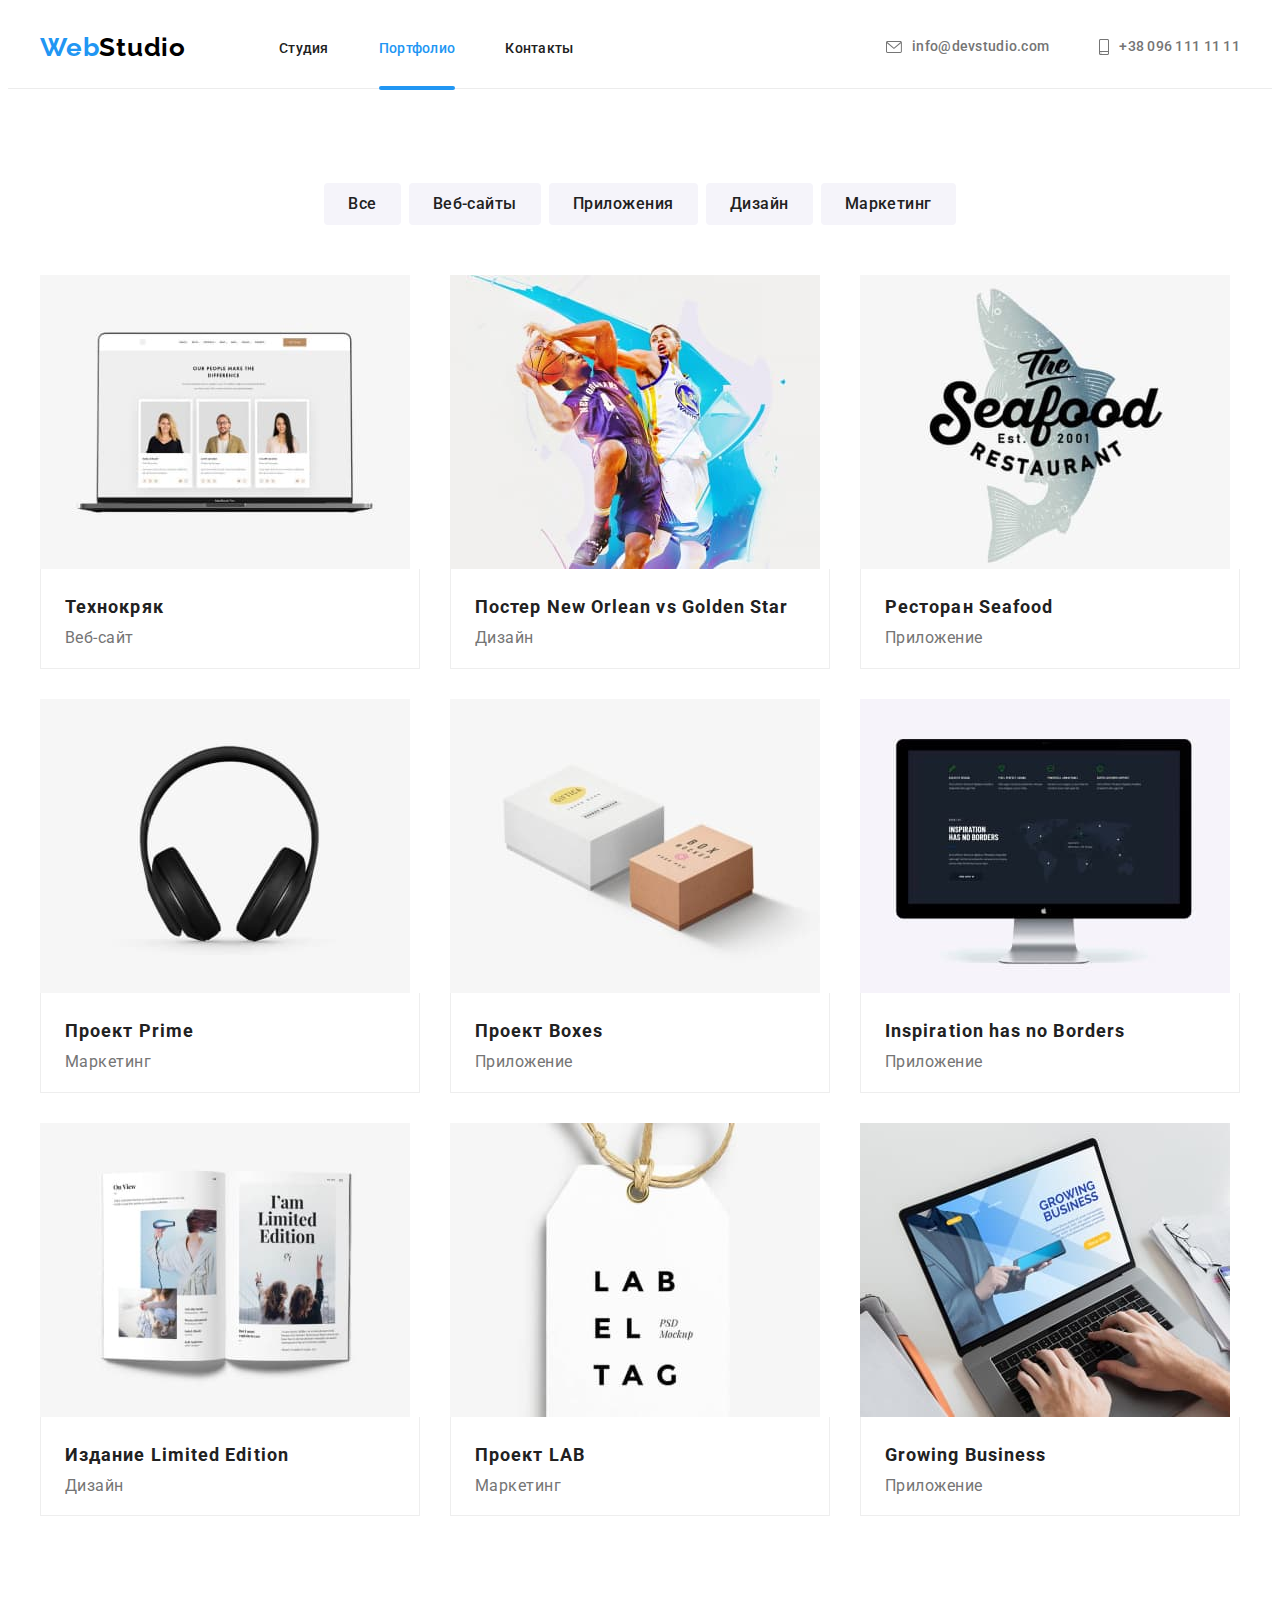
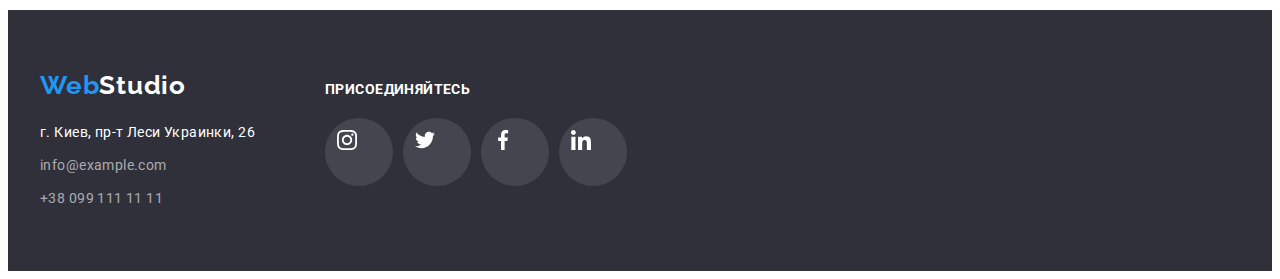
==== portfolio.html @ 77c9c6bf "Додає розмітку та часткове оформлення форми" ====
<!DOCTYPE html>
<html lang="ru">
  <head>
    <meta charset="UTF-8" />
    <meta http-equiv="X-UA-Compatible" content="IE=edge" />
    <meta name="viewport" content="width=device-width, initial-scale=1.0" />
    <title>Портфолио</title>
    <link
      href="https://fonts.googleapis.com/css2?family=Raleway:wght@700&family=Roboto:wght@400;500;700;900&display=swap"
      rel="stylesheet"
    />
    <link
      rel="stylesheet"
      href="https://cdnjs.cloudflare.com/ajax/libs/modern-normalize/1.1.0/modern-normalize.min.css"
      integrity="sha512-wpPYUAdjBVSE4KJnH1VR1HeZfpl1ub8YT/NKx4PuQ5NmX2tKuGu6U/JRp5y+Y8XG2tV+wKQpNHVUX03MfMFn9Q=="
      crossorigin="anonymous"
      referrerpolicy="no-referrer"
    />
    <link rel="stylesheet" href="./css/styles.css" />
  </head>
  <body>
    <!--Шапка-->
    <header class="header">
      <div class="container box">
        <nav class="navigator">
          <a href="./index.html" class="logo"><span class="logo-color">Web</span>Studio</a>
          <ul class="nav">
            <li class="link-page"><a href="./index.html" class="nav-stdio">Студия</a></li>
            <li class="link-page">
              <a href="./portfolio.html" class="nav-portfolio">Портфолио</a>
            </li>
            <li class="link-page"><a href="" class="nav-contacts">Контакты</a></li>
          </ul>
        </nav>

        <ul class="mail-tel">
          <li class="mail-tel-link">
            <a href="mailto:info@devstudio.com" class="mail">
              <svg class="icon-mail" width="16" height="12">
                <use href="./images/icon-svg/symbol-defs.svg#link-envelope"></use>
              </svg>
              info@devstudio.com</a
            >
          </li>
          <li class="mail-tel-link">
            <a href="tel:+380961111111" class="tel">
              <svg class="icon-mail" width="10" height="16">
                <use href="./images/icon-svg/symbol-defs.svg#link-smartphone"></use>
              </svg>
              +38 096 111 11 11</a
            >
          </li>
        </ul>
      </div>
    </header>

    <main>
      <!--Герой-->

      <!--Секция 1-->
      <section class="filtres">
        <div class="container">
          <h1 class="hero-title visually-hidden">Примеры работ</h1>
          <!--Несуществующее название секции-->
          <ul class="button">
            <li class="btn-list"><button type="button" class="button-library">Все</button></li>
            <li class="btn-list">
              <button type="button" class="button-websites">Веб-сайты</button>
            </li>
            <li class="btn-list">
              <button type="button" class="button-applications">Приложения</button>
            </li>
            <li class="btn-list"><button type="button" class="button-design">Дизайн</button></li>
            <li class="btn-list">
              <button type="button" class="button-marketing">Маркетинг</button>
            </li>
          </ul>

          <ul class="projects">
            <li class="projects-page">
              <a class="card-link" href="">
                <div class="thumb">
                  <img
                    class="card"
                    src="./images/portfolio/project_1-1.jpg"
                    alt="На мониторе ноутбука открыта страница сайта"
                    width="370"
                    height="294"
                  />
                  <p class="card-text">
                    Ресурс предлагает комплексные предложения с разным уровнем функционала и
                    сервисов. Все это позволит посетителю получить исчерпывающие сведения о компании
                    или частном лице.
                  </p>
                </div>
                <div class="projects-name">
                  <h2 class="projects-title">Технокряк</h2>
                  <p class="projects-text">Веб-сайт</p>
                </div>
              </a>
            </li>

            <li class="projects-page">
              <a class="card-link" href="">
                <div class="thumb">
                  <img
                    class="card"
                    src="./images/portfolio/project_1-2.jpg"
                    alt="Два баскетболиста борятся за мяч"
                    width="370"
                    height="294"
                  />
                  <p class="card-text">
                    Ресурс предлагает комплексные предложения с разным уровнем функционала и
                    сервисов. Все это позволит посетителю получить исчерпывающие сведения о компании
                    или частном лице.
                  </p>
                </div>
                <div class="projects-name">
                  <h2 class="projects-title">
                    Постер <span lang="en">New Orlean vs Golden Star</span>
                  </h2>
                  <p class="projects-text">Дизайн</p>
                </div>
              </a>
            </li>

            <li class="projects-page">
              <a class="card-link" href="">
                <div class="thumb">
                  <img
                    class="card"
                    src="./images/portfolio/project_1-3.jpg"
                    alt="Рыба"
                    width="370"
                    height="294"
                  />
                  <p class="card-text">
                    Ресурс предлагает комплексные предложения с разным уровнем функционала и
                    сервисов. Все это позволит посетителю получить исчерпывающие сведения о компании
                    или частном лице.
                  </p>
                </div>
                <div class="projects-name">
                  <h2 class="projects-title">Ресторан <span lang="en">Seafood</span></h2>
                  <p class="projects-text">Приложение</p>
                </div>
              </a>
            </li>

            <li class="projects-page">
              <a class="card-link" href="">
                <div class="thumb">
                  <img
                    class="card"
                    src="./images/portfolio/project_2-1.jpg"
                    alt="Наушники"
                    width="370"
                    height="294"
                  />
                  <p class="card-text">
                    Ресурс предлагает комплексные предложения с разным уровнем функционала и
                    сервисов. Все это позволит посетителю получить исчерпывающие сведения о компании
                    или частном лице.
                  </p>
                </div>
                <div class="projects-name">
                  <h2 class="projects-title">Проект <span lang="en">Prime</span></h2>
                  <p class="projects-text">Маркетинг</p>
                </div>
              </a>
            </li>

            <li class="projects-page">
              <a class="card-link" href="">
                <div class="thumb">
                  <img
                    class="card"
                    src="./images/portfolio/project_2-2.jpg"
                    alt="Две коробки: белая и коричневая"
                    width="370"
                    height="294"
                  />
                  <p class="card-text">
                    Ресурс предлагает комплексные предложения с разным уровнем функционала и
                    сервисов. Все это позволит посетителю получить исчерпывающие сведения о компании
                    или частном лице.
                  </p>
                </div>
                <div class="projects-name">
                  <h2 class="projects-title">Проект <span lang="en">Boxes</span></h2>
                  <p class="projects-text">Приложение</p>
                </div>
              </a>
            </li>

            <li class="projects-page">
              <a class="card-link" href="">
                <div class="thumb">
                  <img
                    class="card"
                    src="./images/portfolio/project_2-3.jpg"
                    alt="На мониторе копьютера открыта страница сайта"
                    width="370"
                    height="294"
                  />
                  <p class="card-text">
                    Ресурс предлагает комплексные предложения с разным уровнем функционала и
                    сервисов. Все это позволит посетителю получить исчерпывающие сведения о компании
                    или частном лице.
                  </p>
                </div>
                <div class="projects-name">
                  <h2 class="projects-title" lang="en">Inspiration has no Borders</h2>
                  <p class="projects-text">Приложение</p>
                </div>
              </a>
            </li>

            <li class="projects-page">
              <a class="card-link" href="">
                <div class="thumb">
                  <img
                    class="card"
                    src="./images/portfolio/project_3-1.jpg"
                    alt="Раскрытый журнал"
                    width="370"
                    height="294"
                  />
                  <p class="card-text">
                    Ресурс предлагает комплексные предложения с разным уровнем функционала и
                    сервисов. Все это позволит посетителю получить исчерпывающие сведения о компании
                    или частном лице.
                  </p>
                </div>
                <div class="projects-name">
                  <h2 class="projects-title">Издание <span lang="en">Limited Edition</span></h2>
                  <p class="projects-text">Дизайн</p>
                </div>
              </a>
            </li>

            <li class="projects-page">
              <a class="card-link" href="">
                <div class="thumb">
                  <img
                    class="card"
                    src="./images/portfolio/project_3-2.jpg"
                    alt="Бирка с текстом"
                    width="370"
                    height="294"
                  />
                  <p class="card-text">
                    Ресурс предлагает комплексные предложения с разным уровнем функционала и
                    сервисов. Все это позволит посетителю получить исчерпывающие сведения о компании
                    или частном лице.
                  </p>
                </div>
                <div class="projects-name">
                  <h2 class="projects-title">Проект <span lang="en">LAB</span></h2>
                  <p class="projects-text">Маркетинг</p>
                </div>
              </a>
            </li>

            <li class="projects-page">
              <a class="card-link" href="">
                <div class="thumb">
                  <img
                    class="card"
                    src="./images/portfolio/project_3-3.jpg"
                    alt="Раскрытый ноутбук
                     с руками лежащими на клавиатуре"
                    width="370"
                    height="294"
                  />
                  <p class="card-text">
                    Ресурс предлагает комплексные предложения с разным уровнем функционала и
                    сервисов. Все это позволит посетителю получить исчерпывающие сведения о компании
                    или частном лице.
                  </p>
                </div>
                <div class="projects-name">
                  <h2 class="projects-title" lang="en">Growing Business</h2>
                  <p class="projects-text">Приложение</p>
                </div>
              </a>
            </li>
          </ul>
        </div>
      </section>
    </main>

    <!--Подвал-->
    <footer class="contacts">
      <div class="container footer">
        <div class="address-footer">
          <a href="./index.html" class="logo footer"><span class="logo-color">Web</span>Studio</a>
          <address class="address">
            <ul class="contacts-list">
              <li class="list-address">
                <a
                  class="contacts-address"
                  href="https://goo.gl/maps/urmdaWCt248vLgHYA"
                  target="_blank"
                  rel="noreferrer noopener"
                >
                  г. Киев, пр-т Леси Украинки, 26</a
                >
              </li>
              <li class="list-address">
                <a class="contacts-mail" href="mailto:info@example.com">info@example.com</a>
              </li>
              <li class="list-address">
                <a class="contacts-tel" href="tel:+380991111111">+38 099 111 11 11</a>
              </li>
            </ul>
          </address>
        </div>

        <div class="links-footer">
          <p class="links-paragraph">присоединяйтесь</p>

          <ul class="footer-list">
            <li class="footer-item">
              <a class="footer-link" href="">
                <svg class="icon-link" width="20" height="20">
                  <use href="./images/icon-svg/symbol-defs.svg#c-l-instagram"></use>
                </svg>
              </a>
            </li>

            <li class="footer-item">
              <a class="footer-link" href="">
                <svg class="icon-link" width="20" height="20">
                  <use href="./images/icon-svg/symbol-defs.svg#c-l-twitter"></use>
                </svg>
              </a>
            </li>

            <li class="footer-item">
              <a class="footer-link" href="">
                <svg class="icon-link" width="20" height="20">
                  <use href="./images/icon-svg/symbol-defs.svg#c-l-facebook"></use>
                </svg>
              </a>
            </li>

            <li class="footer-item">
              <a class="footer-link" href="">
                <svg class="icon-link" width="20" height="20">
                  <use href="./images/icon-svg/symbol-defs.svg#c-l-linkedin"></use>
                </svg>
              </a>
            </li>
          </ul>
        </div>
      </div>
    </footer>
  </body>
</html>
---- css/styles.css ----
/* Основний колір текста #212121 */
/* Додатковий колір текста #757575 */
/* Білий колір текста #FFFFFF */
/* другий білий колір rgba(255, 255, 255, 0.6) */
/* Колір акцента #2196F3 */
/* основний колір фона #FFFFFF */
/* додатковий колір фона #F5F4FA */
/* колір фона шапки #FFFFFF */
/* колір фона футера #2F303A */
/* колір логотипу 1-частина #2196F3, 2-частина #000000 */
/* колір кнопки #F5F4FA */
/* колір акцента кнопки #2196F3 */
/* background-color hero  #C4C4C4; */
/* колір фону іконок 2 секція #F5F4FA */
/* колір шконок #afb1b8 */

/* ПОРТФОЛІО */

:root {
  --primary-font-color: #212121;
  --secondary-font-color: #757575;
  --wite-text-color: #ffffff;
  --button-color: #f5f4fa;
  --button-accent-color: #2196f3;
  --accent-color: #2196f3;
  --icon-color: #afb1b8;
  --card-set-gap: 30px;
}
/* Основні властивості, які наслідуються у тілі сторінки */
body {
  font-family: Roboto, sans-serif;
  color: var(--primary-font-color);
  background-color: #ffffff;
}

.container {
  width: 1200px;
  padding-left: 15px;
  padding-right: 15px;
  margin: 0 auto;
}

/* header */
.header {
  padding-top: 24px;
  padding-bottom: 25px;

  background-color: #ffffff;

  border-bottom: 1px solid #ececec;
}

.navigator {
  display: flex;
  align-items: center;
}

.box {
  display: flex;
  align-items: center;
}

/* навігація по сторінці */

.logo {
  margin-right: 93px;

  font-family: Raleway, sans-serif;
  font-weight: 700;
  font-size: 26px;
  line-height: 1.19;
  letter-spacing: 0.03em;
  text-decoration: none;

  color: #000000;
}

.logo-color {
  color: #2196f3;
}

.link-studio {
  position: relative;

  font-weight: 500;
  font-size: 14px;
  line-height: 1.14;
  letter-spacing: 0.02em;
  text-decoration: none;

  color: #2196f3;
}

.link-studio::after {
  content: '';

  position: absolute;
  left: 0;
  top: 46px;

  display: block;
  width: 100%;
  height: 4px;

  background-color: #2196f3;
  border-radius: 2px;
}

.link-portfolio,
.link-contacts {
  font-weight: 500;
  font-size: 14px;
  line-height: 1.14;
  letter-spacing: 0.02em;
  text-decoration: none;

  color: var(--primary-font-color);

  transition-property: color;
  transition-duration: 250ms;
  transition-timing-function: cubic-bezier(0.4, 0, 0.2, 1);
}

.link-studio:hover,
.link-studio:focus,
.link-portfolio:hover,
.link-portfolio:focus,
.link-contacts:hover,
.link-contacts:focus {
  color: var(--accent-color);
}

.link {
  display: flex;
  padding-left: 0;
  margin-top: 0;
  margin-bottom: 0;
}

.link-page:not(:last-child) {
  margin-right: 50px;
}

/* контакти */

.mail-tel {
  display: flex;

  padding: 0;
  margin: 0 0 0 auto;

  align-items: center;
}

.mail-tel .mail,
.mail-tel .tel {
  display: flex;
  align-items: center;

  font-weight: 500;
  font-size: 14px;
  line-height: 1.14;
  letter-spacing: 0.02em;
  text-decoration: none;

  color: var(--secondary-font-color);
  fill: var(--secondary-font-color);

  transition-property: color, fill;
  transition-duration: 250ms;
  transition-timing-function: cubic-bezier(0.4, 0, 0.2, 1);
}

.mail:hover,
.mail:focus,
.tel:hover,
.tel:focus {
  color: var(--accent-color);
  fill: var(--accent-color);
}

.icon-mail {
  margin-right: 10px;
  fill: inherit;
}

.link,
.mail-tel {
  list-style: none;
}

.mail-tel-link:not(:last-child) {
  margin-right: 50px;
}

/* main */

/* Герой Секція 1*/ /* Тимчасовий фон для героя, щоб було видно текст */
.hero {
  max-width: 1600px;
  height: 600px;
  padding-top: 200px;
  padding-bottom: 200px;
  margin-left: auto;
  margin-right: auto;

  background-color: #2f303a;

  background-image: linear-gradient(to right, rgba(47, 48, 58, 0.4), rgba(47, 48, 58, 0.4)),
    url('../images/background-image.jpg');
  background-repeat: no-repeat;
  background-position: center;
  background-size: cover;
}

.hero-title {
  max-width: 696px;
  margin-top: 0;
  margin-bottom: 40px;
  margin-left: auto;
  margin-right: auto;

  font-weight: 900;
  font-size: 44px;
  line-height: 1.36;
  text-align: center;
  letter-spacing: 0.06em;
  text-transform: uppercase;

  color: var(--wite-text-color);
}

.hero-button {
  display: block;
  min-height: 50px;
  min-width: 200px;
  padding: 10px 32px;
  margin-left: auto;
  margin-right: auto;

  font-family: inherit;
  font-weight: 700;
  font-size: 16px;
  line-height: 1.9;
  text-align: center;
  letter-spacing: 0.06em;

  color: var(--wite-text-color);
  background-color: #2196f3;
  cursor: pointer;

  border-radius: 4px;
  border-color: transparent;
}

/*--------------------- Модальне вікно---------------------- */
.backdrop {
  position: fixed;
  top: 0;
  left: 0;
  width: 100%;
  height: 100%;

  background-color: rgba(0, 0, 0, 0.2);
}

.backdrop.is-hidden {
  visibility: hidden;
  opacity: 0;
  pointer-events: none;
}

.modal {
  position: absolute;
  top: 50%;
  left: 50%;

  transform: translate(-50%, -50%);

  min-width: 528px;
  min-height: 581px;

  background-color: #ffffff;
  box-shadow: 0px 1px 3px rgba(0, 0, 0, 0.12), 0px 1px 1px rgba(0, 0, 0, 0.14),
    0px 2px 1px rgba(0, 0, 0, 0.2);
  border-radius: 4px;
}

.close-modal {
  position: absolute;
  top: 8px;
  right: 8px;

  display: flex;
  justify-content: center;
  align-items: center;
  width: 30px;
  height: 30px;

  border-radius: 50%;

  background-color: #ffffff;
  border: 1px solid rgba(0, 0, 0, 0.1);

  cursor: pointer;
}

/* -----------------------ФОРМА------------------------- */
.form {
  display: flex;
  flex-direction: column;
  padding: 40px;
}

.form-title {
  margin-top: 0;
  margin-bottom: 12px;

  font-size: 20px;
  line-height: 1.15;
  text-align: center;
  letter-spacing: 0.03em;
}

.textarea {
  resize: none;
}

.label {
  margin-bottom: 4px;

  font-weight: 400;
  font-size: 12px;
  line-height: 1.17;
  letter-spacing: 0.01em;

  color: var(--secondary-font-color);
}

.label-terms {
  font-weight: 400;
  font-size: 14px;
  line-height: 1.71;
  letter-spacing: 0.03em;

  color: var(--secondary-font-color);
}

.label-terms a {
  font-weight: 400;
  font-size: 14px;
  line-height: 1.71;
  letter-spacing: 0.03em;

  color: var(--accent-color);
}

.input {
  width: 448px;
  height: 40px;
  padding: 11px 12px;
  margin-bottom: 10px;

  border: 1px solid rgba(33, 33, 33, 0.2);
  border-radius: 4px;
}

.input-terms {
  width: 16px;
  height: 15px;
  margin-right: 8px;
}

.textarea {
  width: 448px;
  height: 120px;
  padding: 12px 16px;
  margin-bottom: 20px;

  border: 1px solid rgba(33, 33, 33, 0.2);
  border-radius: 4px;
}

.textarea::placeholder {
  font-weight: 400;
  font-size: 12px;
  line-height: 1.17;
  letter-spacing: 0.01em;

  color: rgba(117, 117, 117, 0.5);
}

.box-terms {
  display: flex;
  justify-content: center;
  align-items: center;

  margin-bottom: 30px;
}

.button-submit {
  width: 200px;
  height: 50px;
  padding: 10px 55px;
  margin-left: auto;
  margin-right: auto;

  font-family: inherit;
  font-weight: 700;
  font-size: 16px;
  line-height: 1.88;

  letter-spacing: 0.06em;

  color: var(--wite-text-color);
  background: var(--button-accent-color);
  box-shadow: 0px 4px 4px rgba(0, 0, 0, 0.15);
  border-radius: 4px;
  border: transparent;

  cursor: pointer;
}

/* Секція 2 */

.work {
  padding-top: 94px;
}

.visually-hidden {
  position: absolute;
  width: 1px;
  height: 1px;
  margin: -1px;
  border: 0;
  padding: 0;
  clip: rect(0 0 0 0);
  overflow: hidden;
}

.work-benefits {
  /* padding-top: 30px; */
  margin-top: 0;
  margin-bottom: 10px;

  font-size: 14px;
  line-height: 1.14;
  letter-spacing: 0.03em;
  text-transform: uppercase;
}

.work-text {
  margin-top: 0;
  margin-bottom: 0;

  font-size: 14px;
  line-height: 1.71;
  letter-spacing: 0.03em;

  color: var(--secondary-font-color);
}
.work-list {
  display: flex;
  flex-wrap: wrap;

  padding-left: 0;
  margin-top: 0;
  margin-bottom: 0;

  list-style: none;
}

.work-skill {
  flex-basis: calc((100% - 90px) / 4);
  margin-right: var(--card-set-gap);
}

.work-skill:nth-child(4n) {
  margin-right: 0;
}

.icon-work {
  display: inline-flex;
  justify-content: center;
  align-items: center;

  width: 270px;
  height: 120px;

  margin-bottom: 30px;
  background-color: #f5f4fa;
  border-radius: 4px;
}

/* Секція 3 */

.technology {
  padding-top: 94px;
  padding-bottom: 94px;
}

.technology-title {
  margin-top: 0;
  margin-bottom: 50px;

  font-size: 36px;
  line-height: 1.17;
  text-align: center;
  letter-spacing: 0.03em;
}

.technology-list {
  display: flex;

  padding-left: 0;
  margin-top: 0;
  margin-bottom: 0;

  list-style: none;
}

.technology-product {
  flex-basis: calc((100% - 60px / 3));
  margin-right: var(--card-set-gap);
}

.technology-product:nth-child(3n) {
  margin-right: 0;
}

.card {
  display: block;
  max-width: 100%;
}

/* Секція 4 */
.team {
  padding-top: 94px;
  padding-bottom: 94px;

  background-color: #f5f4fa;
}

.team-title {
  margin-top: 0;
  margin-bottom: 50px;

  font-size: 36px;
  line-height: 1.17;
  text-align: center;
  letter-spacing: 0.03em;
}

.team-name {
  margin-top: 0;
  margin-bottom: 10px;

  font-weight: 500;
  font-size: 16px;
  line-height: 1.19;
  text-align: center;
  letter-spacing: 0.03em;
}

.team-profession {
  margin-top: 0;
  margin-bottom: 16px;

  line-height: 1.19;
  text-align: center;
  letter-spacing: 0.03em;

  color: var(--secondary-font-color);
}

.team-list {
  display: flex;
  flex-wrap: wrap;
  padding-left: 0;
  margin-top: 0;
  margin-bottom: 0;

  list-style: none;
}

.team-specialist {
  flex-basis: calc((100% - 90px) / 4);
  margin-right: var(--card-set-gap);

  background-color: #ffffff;

  box-shadow: 0px 1px 3px rgba(0, 0, 0, 0.12), 0px 1px 1px rgba(0, 0, 0, 0.14),
    0px 2px 1px rgba(0, 0, 0, 0.2);

  border-radius: 0px 0px 4px 4px;
  border-color: transparent;
}

.team-specialist:nth-child(4n) {
  margin-right: 0;
}

.team-info {
  padding-top: 30px;
  padding-bottom: 30px;
}

.link-list {
  display: flex;
  justify-content: center;

  padding-left: 0px;

  list-style: none;
}

.social-link {
  display: block;
  height: 44px;
  width: 44px;
  padding: 12px;
  border-radius: 50%;
  fill: var(--icon-color);

  transition-property: background-color, fill;
  transition-duration: 250ms;
  transition-timing-function: cubic-bezier(0.4, 0, 0.2, 1);
}

.link-item:not(:last-child) {
  margin-right: 10px;
}

.social-link:hover,
.social-link:focus {
  background-color: var(--accent-color);
  fill: var(--wite-text-color);
}

/* Секція 5 */

.clients {
  padding-top: 94px;
  padding-bottom: 94px;
}

.clients-list {
  display: flex;
  flex-wrap: wrap;
  padding-left: 0;
  margin-top: 0;
  margin-bottom: 0;

  list-style: none;
}

.clients-title {
  margin-top: 0;
  margin-bottom: 50px;

  font-size: 36px;
  line-height: 1.17;
  text-align: center;
  letter-spacing: 0.03em;

  color: var(--primary-font-color);
}

.clients-link {
  display: block;
  padding: 16px 32px;
  width: 170px;
  height: 92px;

  flex-basis: calc((100% - 150px) / 6);

  border: 1px solid var(--icon-color);
  border-radius: 4px;

  fill: var(--icon-color);

  transition-property: border-color, fill;
  transition-duration: 250ms;
  transition-timing-function: cubic-bezier(0.4, 0, 0.2, 1);
}

.clients-item:not(:last-child) {
  margin-right: 30px;
}

.clients-link:hover,
.clients-link:focus {
  border-color: var(--accent-color);
  fill: var(--accent-color);
}

/* Підвал */
.contacts {
  background-color: #2f303a;
}

.contacts-list {
  list-style: none;
}
/* Логотип наслідує властивості, задані логотипу у шапці */

.contacts {
  padding-top: 60px;
  padding-bottom: 60px;
}

.logo.footer {
  margin-right: 0;
  display: block;
  margin-bottom: 20px;

  color: var(--wite-text-color);
}

.contacts-list {
  margin: 0;
  padding-left: 0;
}

.list-address:not(:last-child) {
  margin-bottom: 9px;
}

.contacts > .logo {
  color: #ffffff;
}

.contacts-address {
  font-size: 14px;
  line-height: 1.71;
  letter-spacing: 0.03em;
  text-decoration: none;

  color: var(--wite-text-color);
}
.contacts-mail,
.contacts-tel {
  font-size: 14px;
  line-height: 1.71;
  letter-spacing: 0.03em;
  text-decoration: none;

  color: rgba(255, 255, 255, 0.6);
}

.address {
  font-style: normal;
}
/*---------Підвал------- Посилання на соцмережі---------------*/

.links-paragraph {
  margin-top: 0;
  margin-bottom: 20px;

  font-weight: 700;
  font-size: 14px;
  line-height: 1.14;
  letter-spacing: 0.03em;
  text-transform: uppercase;

  color: var(--wite-text-color);
}

.footer-list {
  display: flex;
  padding-left: 0;
  margin-top: 0;
  margin-bottom: 0;

  list-style: none;
}

.footer-link {
  display: block;
  padding: 12px;
  width: 44px;
  height: 44px;

  flex-basis: calc((100% - 30px) / 4);

  border-radius: 50%;

  background-color: rgba(255, 255, 255, 0.1);
  fill: var(--wite-text-color);

  transition-property: background-color;
  transition-duration: 250ms;
  transition-timing-function: cubic-bezier(0.4, 0, 0.2, 1);
}

.footer-link:hover,
.footer-link:focus {
  background-color: var(--accent-color);
}

.footer-item:not(:last-child) {
  margin-right: 10px;
}

.contacts > .container.footer {
  display: flex;
  align-items: baseline;
}

.address-footer {
  margin-right: 70px;
}

/* ПОРТФОЛІО */
/* Шапка */
/* Фон шапки наслідується з CSS правила щодо шапки першої сторнінки. */
/* Логтип наслідує властивості з CSS правила щодо Логотипу першої сторнінки.*/
.nav-portfolio {
  position: relative;

  font-weight: 500;
  font-size: 14px;
  line-height: 1.14;
  letter-spacing: 0.02em;
  text-decoration: none;

  color: #2196f3;
}

.nav-portfolio::after {
  content: '';

  position: absolute;
  left: 0;
  top: 46px;

  display: block;
  width: 100%;
  height: 4px;

  background-color: #2196f3;
  border-radius: 2px;
}

.nav-stdio,
.nav-contacts {
  font-weight: 500;
  font-size: 14px;
  line-height: 1.14;
  letter-spacing: 0.02em;
  text-decoration: none;

  color: var(--primary-font-color);

  transition-property: color;
  transition-duration: 250ms;
  transition-timing-function: cubic-bezier(0.4, 0, 0.2, 1);
}

.nav-stdio:hover,
.nav-stdio:focus,
.nav-contacts:hover,
.nav-contacts:focus {
  color: var(--accent-color);
}

.nav {
  display: flex;
  padding-left: 0;
  margin-top: 0;
  margin-bottom: 0;

  list-style: none;
}

/* Властивості посилання мейлу та телефону наслідуються з CSS правила першої сторнінки.*/

/* main */
/* Герой Секція */
/* Колір фону наслідується з CSS правила першої сторнінки.*/

.visually-hidden {
  position: absolute;
  width: 1px;
  height: 1px;
  margin: -1px;
  border: 0;
  padding: 0;
  clip: rect(0 0 0 0);
  overflow: hidden;
}

.filtres {
  padding-top: 94px;
  padding-bottom: 94px;
}

.button-library,
.button-websites,
.button-applications,
.button-design,
.button-marketing {
  padding: 6px 22px;

  font-family: inherit;
  font-weight: 500;
  font-size: 16px;
  line-height: 1.62;
  text-align: center;
  letter-spacing: 0.03em;

  color: var(--primary-font-color);
  background-color: var(--button-color);

  border-radius: 4px;
  border-color: transparent;

  transition-property: color, background-color, box-shadow;
  transition-duration: 250ms;
  transition-timing-function: cubic-bezier(0.4, 0, 0.2, 1);

  cursor: pointer;
}

.button-library:hover,
.button-websites:hover,
.button-applications:hover,
.button-design:hover,
.button-marketing:hover,
.button-library:focus,
.button-websites:focus,
.button-applications:focus,
.button-design:focus,
.button-marketing:focus {
  color: var(--wite-text-color);
  background-color: var(--button-accent-color);

  box-shadow: 0px 3px 1px rgba(0, 0, 0, 0.1), 0px 1px 2px rgba(0, 0, 0, 0.08),
    0px 2px 2px rgba(0, 0, 0, 0.12);
}

.button {
  display: flex;
  justify-content: center;

  padding-left: 0;
  margin-top: 0;
  margin-bottom: 50px;

  list-style: none;
}

.btn-list:not(:last-child) {
  margin-right: 8px;
}

.projects-title {
  margin-top: 0;
  margin-bottom: 4px;

  font-size: 18px;
  line-height: 2;
  letter-spacing: 0.06em;

  color: var(--primary-font-color);
}
.projects-text {
  margin-top: 0;
  margin-bottom: 0;

  line-height: 1.18;
  letter-spacing: 0.03em;

  color: var(--secondary-font-color);
}

.projects-name {
  padding: 20px 24px;

  border-left: 1px solid #eeeeee;
  border-right: 1px solid #eeeeee;
  border-bottom: 1px solid #eeeeee;
}

.projects {
  display: flex;
  flex-wrap: wrap;
  margin-top: 0;
  margin-bottom: 0;
  padding-left: 0;

  list-style: none;
}

.projects-page {
  flex-basis: calc((100% - 60px) / 3);
  margin-right: var(--card-set-gap);
  margin-bottom: var(--card-set-gap);

  cursor: pointer;
}

.projects-page:nth-child(3n) {
  margin-right: 0;
}

.projects-page:nth-last-child(-n + 3) {
  margin-bottom: 0;
}

.card-link {
  display: block;
  text-decoration: none;

  transition-property: box-shadow, transform;
  transition-duration: 250ms;
  transition-timing-function: cubic-bezier(0.4, 0, 0.2, 1);
}

.card-link:hover,
.card-link:focus {
  box-shadow: 0px 1px 1px rgba(0, 0, 0, 0.12), 0px 4px 4px rgba(0, 0, 0, 0.06),
    1px 4px 6px rgba(0, 0, 0, 0.16);
}

.thumb {
  position: relative;
  overflow: hidden;
}

.card-text {
  position: absolute;

  top: 0;
  left: 0;

  transform: translateY(100%);

  padding: 63px 24px;
  margin: 0;

  font-size: 18px;
  line-height: 1.56;

  letter-spacing: 0.03em;

  color: var(--wite-text-color);
  background-color: rgba(33, 150, 243, 0.9);

  transition-property: transform;
  transition-duration: 250ms;
  transition-timing-function: cubic-bezier(0.4, 0, 0.2, 1);
}

.card-link:hover .card-text,
.card-link:focus .card-text {
  transform: translateY(0%);
}

/* Підвал */
/* Фон та колір наслідується з CSS правила щодо Підвалу першої сторнінки. */
/* Контакти наслідують властивості текста та шрифта з CSS правила щодо Підвалу першої сторнінки.*/ ;
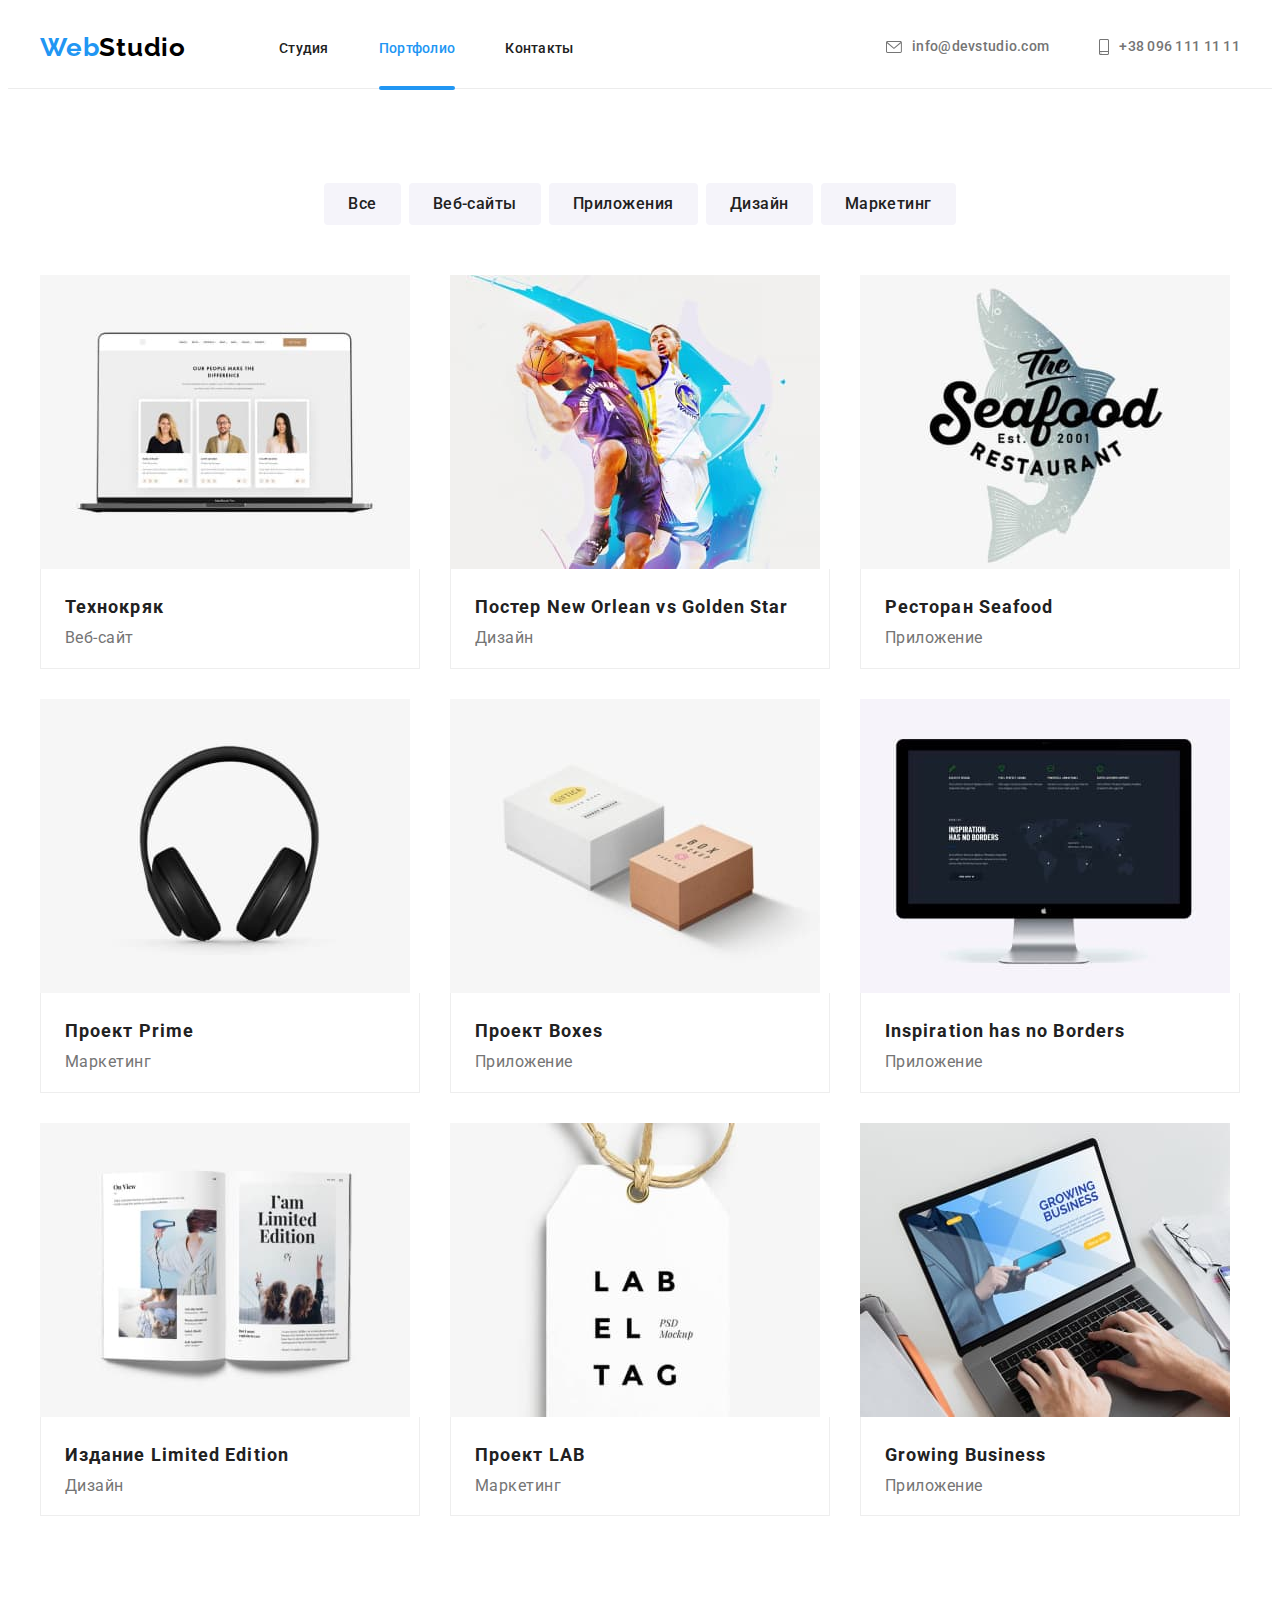
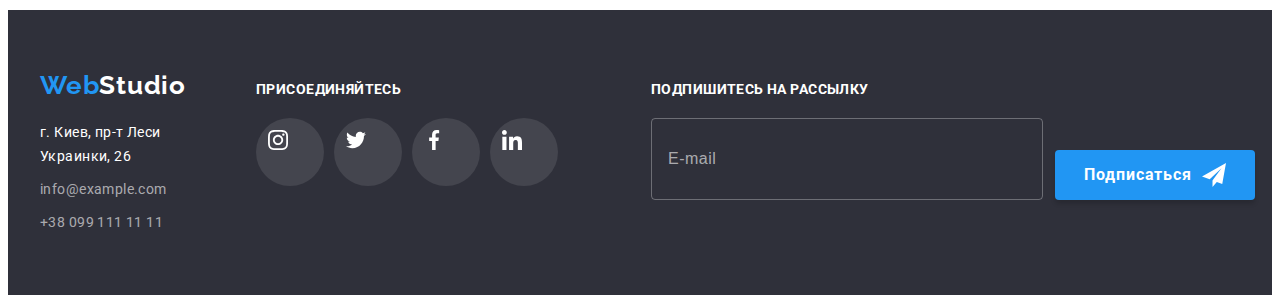
==== commit a65a7de4: "Додає розмітку форми у футері на сторінці Портфоліо" ====
--- a/portfolio.html
+++ b/portfolio.html
@@ -355,6 +355,27 @@
             </li>
           </ul>
         </div>
+        <div class="mailing">
+          <p class="mailing-title">Подпишитесь на рассылку</p>
+          <form class="mailing-form" name="mailing_form" autocomplete="off">
+            <div class="box-mailing">
+              <label class="mailing-label" for="user_mail"></label>
+              <input
+                class="mailing-input"
+                type="email"
+                name="email"
+                id="user_mail"
+                placeholder="E-mail"
+              />
+              <button class="mailing-button" type="submit">
+                Подписаться
+                <svg class="mailing-icon" width="24" height="24">
+                  <use href="./images/icon-svg/symbol-defs.svg#icon-mailing"></use>
+                </svg>
+              </button>
+            </div>
+          </form>
+        </div>
       </div>
     </footer>
   </body>
--- a/css/styles.css
+++ b/css/styles.css
@@ -752,6 +752,9 @@
   font-style: normal;
 }
 /*---------Підвал------- Посилання на соцмережі---------------*/
+.links-footer {
+  margin-right: 93px;
+}
 
 .links-paragraph {
   margin-top: 0;
@@ -809,6 +812,77 @@
 
 .address-footer {
   margin-right: 70px;
+}
+
+/* -------------------Підвал----- Форма підписки на розсилку----------- */
+
+.mailing-title {
+  margin-top: 0;
+  margin-bottom: 20px;
+
+  font-weight: 700;
+  font-size: 14px;
+  line-height: 1.14;
+  letter-spacing: 0.03em;
+  text-transform: uppercase;
+
+  color: var(--wite-text-color);
+}
+.box-mailing {
+  display: flex;
+  align-items: flex-end;
+}
+
+.mailing-input {
+  width: 358px;
+  height: 50px;
+  padding: 15px 16px;
+  margin-right: 12px;
+
+  border: 1px solid rgba(255, 255, 255, 0.3);
+  /* filter: drop-shadow(0px 4px 4px rgba(0, 0, 0, 0.15)); */
+  border-radius: 4px;
+
+  background-color: inherit;
+  color: var(--wite-text-color);
+}
+
+.mailing-input::placeholder {
+  font-weight: 400;
+  font-size: 16px;
+  line-height: 1.25;
+  letter-spacing: 0.03em;
+
+  color: rgba(255, 255, 255, 0.6);
+}
+
+.mailing-button {
+  display: flex;
+  align-items: center;
+  justify-content: center;
+
+  width: 200px;
+  height: 50px;
+  padding: 10px 28px;
+
+  font-family: inherit;
+
+  font-weight: 700;
+  font-size: 16px;
+  line-height: 1.88;
+  text-align: center;
+  letter-spacing: 0.06em;
+
+  color: var(--wite-text-color);
+
+  background: #2196f3;
+  box-shadow: 0px 4px 4px rgba(0, 0, 0, 0.15);
+  border-radius: 4px;
+  border: transparent;
+}
+
+.mailing-icon {
+  margin-left: 10px;
 }
 
 /* ПОРТФОЛІО */
